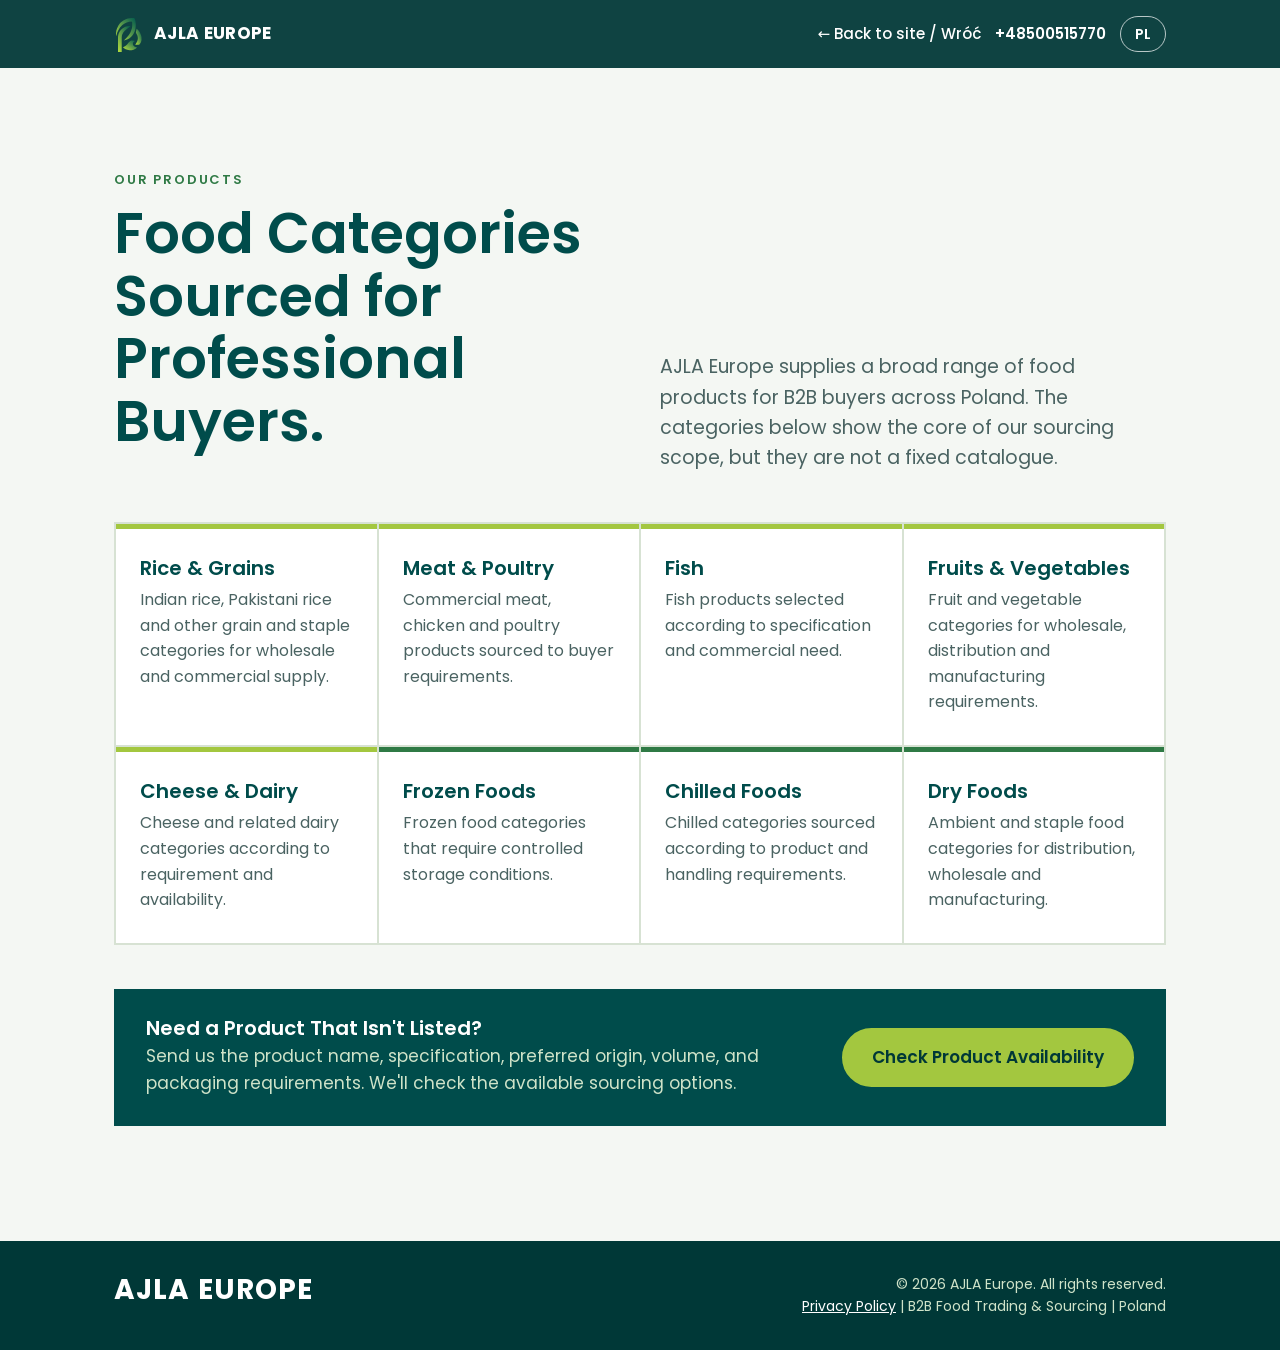
==== products.html @ 80364a38 "AJLA Europe website" ====
<!DOCTYPE html>
<html lang="en">
<head>
<meta charset="utf-8">
<meta name="viewport" content="width=device-width, initial-scale=1">
<title>Products | AJLA Europe</title>
<meta name="description" content="Food categories sourced for professional buyers across Poland: rice, meat, fish, fruit and vegetables, dairy, frozen, chilled and dry foods.">
<link rel="icon" href="favicon.svg" type="image/svg+xml">
<meta name="theme-color" content="#004C4B">
<link rel="canonical" href="https://www.ajlaeurope.com/products.html">
<link href="https://fonts.googleapis.com/css2?family=Poppins:wght@400;500;600;700&display=swap" rel="stylesheet">
<link rel="stylesheet" href="css/style.css">
</head>
<body>
<svg width="0" height="0" style="position:absolute" aria-hidden="true">
  <defs>
    <linearGradient id="ajla-gradient" x1="0%" y1="100%" x2="100%" y2="0%">
      <stop offset="0%" stop-color="#B5DF3D"/>
      <stop offset="50%" stop-color="#57984B"/>
      <stop offset="100%" stop-color="#00594D"/>
    </linearGradient>

    <symbol id="leaf" viewBox="0 0 380 460">
      <g fill="url(#ajla-gradient)">
        <path d="M263 33 L252 27 L223 27 L176 34 L151 42 L124 55 L88 81 L73 97 L56 121 L38 159 L30 187 L26 217 L26 235 L29 258 L40 215 L55 181 L78 146 L106 117 L129 100 L161 84 L192 75 L219 72 L225 74 L229 79 L231 91 L231 129 L227 156 L218 187 L206 214 L188 243 L162 275 L125 311 L165 300 L192 286 L215 268 L230 252 L248 226 L263 194 L271 166 L275 139 L276 108 L271 65 Z"/>
        <path d="M213 130 L186 130 L169 132 L144 139 L127 147 L107 160 L86 180 L72 199 L62 218 L55 239 L51 266 L51 458 L98 457 L98 270 L101 249 L107 231 L120 209 L137 189 L171 160 Z"/>
        <path d="M293 401 L280 398 L266 392 L254 384 L243 371 L239 360 L239 349 L241 342 L249 330 L264 320 L253 314 L239 311 L220 313 L203 321 L185 338 L169 359 L148 380 L127 393 L113 397 L127 410 L148 423 L169 431 L198 436 L224 435 L248 429 L273 417 Z"/>
        <path d="M287 165 L279 197 L278 215 L296 249 L301 269 L302 286 L300 302 L293 324 L270 366 L315 367 L326 361 L341 334 L347 314 L349 299 L348 269 L342 242 L328 211 L311 187 L291 167 Z"/>
      </g>
    </symbol>
  </defs>
</svg>
<header><div class="wrap bar">
  <a class="brand" href="index.html" aria-label="AJLA Europe home"><svg style="color:var(--lime)" aria-hidden="true"><use href="#leaf"/></svg> AJLA EUROPE</a>
  <nav aria-label="Main"><ul class="subnav">
    <li><a href="index.html">&larr; Back to site / Wróć</a></li>
    <li hidden><a class="hdr-phone" data-link="phone">[POLAND PHONE]</a></li>
    <li><button class="langbtn" data-lang type="button" aria-label="Przełącz na język polski">PL</button></li>
  </ul></nav>
</div></header>
<main>
<section class="supply pagehead">
  <div class="wrap">
    <div class="head">
      <div><span class="eyebrow">Our Products</span>
    <h1>Food Categories Sourced for Professional Buyers.</h1></div>
      <p class="lead">AJLA Europe supplies a broad range of food products for B2B buyers across Poland. The categories below show the core of our sourcing scope, but they are not a fixed catalogue.</p>
    </div>
    <div class="grid4">
      <div class="tile"><h3>Rice &amp; Grains</h3><p>Indian rice, Pakistani rice and other grain and staple categories for wholesale and commercial supply.</p></div>
      <div class="tile"><h3>Meat &amp; Poultry</h3><p>Commercial meat, chicken and poultry products sourced to buyer requirements.</p></div>
      <div class="tile"><h3>Fish</h3><p>Fish products selected according to specification and commercial need.</p></div>
      <div class="tile"><h3>Fruits &amp; Vegetables</h3><p>Fruit and vegetable categories for wholesale, distribution and manufacturing requirements.</p></div>
      <div class="tile"><h3>Cheese &amp; Dairy</h3><p>Cheese and related dairy categories according to requirement and availability.</p></div>
      <div class="tile frozen"><h3>Frozen Foods</h3><p>Frozen food categories that require controlled storage conditions.</p></div>
      <div class="tile chilled"><h3>Chilled Foods</h3><p>Chilled categories sourced according to product and handling requirements.</p></div>
      <div class="tile dry"><h3>Dry Foods</h3><p>Ambient and staple food categories for distribution, wholesale and manufacturing.</p></div>
    </div>
    <div class="cta-row">
      <div>
        <h3>Need a Product That Isn't Listed?</h3>
        <p>Send us the product name, specification, preferred origin, volume, and packaging requirements. We'll check the available sourcing options.</p>
      </div>
      <a class="btn" href="index.html#contact">Check Product Availability</a>
    </div>
  </div>
</section>
</main>
<footer>
  <div class="wrap">
    <div><strong class="foot-brand">[LEGAL COMPANY NAME]</strong></div>
    <div>&copy; <span id="yr">2026</span> <span>AJLA Europe. All rights reserved.</span><br><a href="privacy.html">Privacy Policy</a> | <span>B2B Food Trading &amp; Sourcing | Poland</span></div>
  </div>
</footer>
<script src="js/site.js"></script>
<script src="js/i18n.js"></script>
</body>
</html>
---- css/style.css ----
:root{
  --teal:#004C4B; --teal-deep:#003837; --lime:#A3C73F; --lime-bright:#B4D748;
  --paper:#F4F7F3; --white:#fff; --ink:#0F2B2A; --muted:#4A6362;
  --grad:linear-gradient(100deg,#004C4B 0%,#2F7A45 60%,#A3C73F 100%);
  --font:"Cygre","Poppins",system-ui,sans-serif;
  --pad:clamp(20px,5vw,72px);
}
*{box-sizing:border-box;margin:0}
html{scroll-behavior:smooth;scroll-padding-top:72px}
body{font-family:var(--font);color:var(--ink);background:var(--white);line-height:1.6;font-size:17px;overflow-x:hidden}
a{color:inherit}
:focus-visible{outline:3px solid var(--lime);outline-offset:3px}
.wrap{width:100%;max-width:1180px;margin:0 auto;padding:0 var(--pad)}
section{padding:clamp(64px,9vw,120px) 0}
h1,h2,h3{line-height:1.12;font-weight:600;color:var(--teal)}
h2{font-size:clamp(30px,4.2vw,50px);max-width:18ch;margin-bottom:20px}
h3{font-size:20px;margin-bottom:8px}
.lead{font-size:19px;color:var(--muted);max-width:60ch}
.btn{display:inline-block;padding:14px 28px;border-radius:999px;background:var(--lime);color:var(--teal-deep);font-weight:600;text-decoration:none;border:2px solid var(--lime);transition:background .2s}
.btn:hover{background:var(--lime-bright)}
.btn.ghost{background:transparent;color:#fff;border-color:rgba(255,255,255,.7)}
.btn.ghost:hover{background:rgba(255,255,255,.12)}
.btn.dark{background:var(--teal);color:#fff;border-color:var(--teal)}
.btn.dark:hover{background:var(--teal-deep)}

/* header */
header{position:fixed;inset:0 0 auto 0;z-index:20;background:rgba(0,56,55,.94);backdrop-filter:blur(8px)}
.bar{display:flex;align-items:center;justify-content:space-between;height:68px;gap:20px}
.brand{display:flex;align-items:center;gap:10px;text-decoration:none;color:#fff;font-weight:700;letter-spacing:.02em;flex-shrink:0}
.brand svg{width:30px;height:38px}
nav{min-width:0}
nav ul{display:flex;gap:30px;list-style:none;padding:0;align-items:center}
nav li{flex-shrink:0}
nav a{text-decoration:none;color:#fff;font-weight:500;font-size:15px}
nav a:hover{color:var(--lime)}
nav .btn{padding:9px 20px;font-size:15px;color:var(--teal-deep)}
nav .btn:hover{color:var(--teal-deep)}
.menu{display:none;background:none;border:0;color:#fff;font:inherit;font-weight:600;cursor:pointer;padding:8px}

/* hero */
.hero{position:relative;min-height:100vh;min-height:100svh;display:flex;align-items:center;color:#fff;background:var(--grad);overflow:hidden;padding-top:96px}
.hero::before{content:"";position:absolute;inset:0;background:linear-gradient(90deg,rgba(0,56,55,.55),rgba(0,56,55,0) 70%)}
.hero .leaf{position:absolute;right:-6%;bottom:-18%;width:min(62vw,760px);opacity:.14;pointer-events:none}
.hero .wrap{position:relative;width:100%}
.hero h1{color:#fff;font-size:clamp(40px,7vw,84px);max-width:13ch;margin-bottom:24px;font-weight:700}
.hero p{font-size:clamp(18px,2vw,22px);max-width:52ch;margin-bottom:34px;color:#EAF3E6}
.actions{display:flex;flex-wrap:wrap;gap:14px}
.hero .actions .btn:not(.ghost){color:var(--teal-deep)}

/* supply */
.supply{background:var(--paper)}
.head{display:grid;grid-template-columns:minmax(0,1fr) minmax(0,1fr);gap:40px;align-items:end;margin-bottom:48px}
.head h2{margin-bottom:0}
.grid4{display:grid;grid-template-columns:repeat(4,minmax(0,1fr));gap:2px;background:#D7E2D3;border:2px solid #D7E2D3}
.tile{background:var(--white);padding:28px 24px 30px;border-top:5px solid var(--lime);min-height:190px;min-width:0}
.tile p{color:var(--muted);font-size:16px}
.tile.frozen{border-top-color:#2F7A45}
.tile.chilled{border-top-color:#2F7A45}
.tile.dry{border-top-color:#2F7A45}
.cta-row{display:flex;flex-wrap:wrap;align-items:center;justify-content:space-between;gap:20px;margin-top:44px;padding:28px 32px;background:var(--teal);color:#fff}
.cta-row h3{color:#fff;margin:0 0 4px}
.cta-row p{color:#CFE3C9;max-width:56ch}

/* who */
.who-list{display:grid;grid-template-columns:repeat(2,minmax(0,1fr));gap:0 56px;margin-top:40px}
.who-list div{padding:24px 0;border-top:2px solid var(--teal);min-width:0}
.who-list p{color:var(--muted)}

/* why */
.why{background:var(--teal);color:#fff;position:relative;overflow:hidden}
.why h2,.why h3{color:#fff}
.why h3{color:var(--lime)}
.why .lead{color:#CFE3C9}
.why-grid{display:grid;grid-template-columns:repeat(4,minmax(0,1fr));gap:36px;margin-top:48px}
.why-grid div{border-left:3px solid var(--lime);padding-left:18px;min-width:0}
.why-grid p{color:#DCEAD7;font-size:16px}

/* how */
.steps{display:grid;grid-template-columns:repeat(3,minmax(0,1fr));gap:0;margin-top:44px;counter-reset:s}
.step{position:relative;padding:0 32px 0 0;min-width:0}
.step::before{counter-increment:s;content:counter(s,decimal-leading-zero);display:grid;place-items:center;width:52px;height:52px;border-radius:50%;background:var(--lime);color:var(--teal-deep);font-weight:700;font-size:22px;margin-bottom:18px}
.step::after{content:"";position:absolute;top:26px;left:64px;right:12px;height:2px;background:var(--lime)}
.step:last-child::after{display:none}
.step p{color:var(--muted)}
.how .btn{margin-top:44px}

/* about */
.about{background:var(--paper)}
.about-grid{display:grid;grid-template-columns:minmax(0,1.1fr) minmax(0,1fr);gap:64px}
.about-grid p{color:var(--muted);margin-bottom:16px;max-width:58ch}
.expect div{padding:18px 0;border-bottom:1px solid #C9D8C6}
.expect div:first-child{border-top:1px solid #C9D8C6}
.expect p{margin:0}

/* contact */
.contact{background:var(--grad);color:#fff}
.contact h2{color:#fff}
.contact-grid{display:grid;grid-template-columns:minmax(0,1fr) minmax(0,1.3fr);gap:56px}
.contact .lead{color:#EAF3E6;margin-bottom:32px}
address{font-style:normal;line-height:1.8}
address strong{display:block;font-size:18px}
.legal{margin-top:14px;font-size:14px;color:#DCEAD7}
form{background:var(--white);color:var(--ink);padding:clamp(22px,3vw,38px);display:grid;grid-template-columns:repeat(2,minmax(0,1fr));gap:16px;min-width:0}
.full{grid-column:1/-1}
label{display:block;font-size:14px;font-weight:500;color:var(--teal);margin-bottom:5px}
input,select,textarea{width:100%;min-width:0;font:inherit;font-size:16px;padding:11px 12px;border:1.5px solid #9DB5B0;border-radius:6px;background:#fff;color:var(--ink)}
input:focus,select:focus,textarea:focus{outline:3px solid var(--lime);border-color:var(--teal)}
textarea{min-height:110px;resize:vertical}
form .btn{border:0;cursor:pointer;font:inherit;font-weight:600;justify-self:start;background:var(--teal);color:#fff;padding:14px 32px}
form .btn:hover{background:var(--teal-deep)}
#status{font-size:15px;color:var(--teal);align-self:center}

/* footer — original design preserved */
footer{background:var(--teal-deep);color:#CFE3C9;padding:32px 0;font-size:14px}
footer .wrap{display:flex;flex-wrap:wrap;justify-content:space-between;gap:12px}

/* tablet */
@media(max-width:960px){
  .grid4,.why-grid{grid-template-columns:repeat(2,minmax(0,1fr))}
  .head,.about-grid,.contact-grid{grid-template-columns:minmax(0,1fr);gap:28px}
  .steps{grid-template-columns:minmax(0,1fr);gap:28px}
  .step::after{display:none}
  .about-grid{gap:32px}
  .contact-grid{gap:32px}
  .grid3{grid-template-columns:repeat(2,minmax(0,1fr))}
}

/* mobile */
@media(max-width:720px){
  :root{--pad:22px}
  html{scroll-padding-top:68px}
  .menu{display:block;flex-shrink:0}
  .bar{height:68px;gap:12px}
  .brand{gap:8px}
  .brand svg{width:26px;height:34px}
  nav{margin-left:auto}
  nav ul{display:none;position:absolute;top:68px;left:0;right:0;flex-direction:column;align-items:flex-start;gap:0;background:var(--teal-deep);padding:8px var(--pad) 20px;max-height:calc(100svh - 68px);overflow-y:auto}
  nav ul.open{display:flex}
  nav li{width:100%;padding:12px 0;border-bottom:1px solid rgba(255,255,255,.12)}
  nav li:last-child{border-bottom:0}
  nav .btn{margin-top:6px}
  section{padding:64px 0}
  .hero{min-height:100svh;padding-top:100px;padding-bottom:56px}
  .hero h1{font-size:clamp(38px,8.5vw,56px);max-width:13ch;margin-bottom:20px}
  .hero p{font-size:18px;margin-bottom:28px}
  .hero .leaf{width:85%;right:-20%;bottom:-8%;opacity:.10}
  .actions{gap:12px}
  h2{font-size:clamp(30px,7.5vw,42px)}
  h3{font-size:19px}
  .lead{font-size:17px}
  .head{gap:18px;margin-bottom:32px}
  .grid4,.why-grid,.who-list,.grid3{grid-template-columns:minmax(0,1fr)}
  .tile{min-height:0;padding:24px 22px}
  .cta-row{flex-direction:column;align-items:flex-start;padding:24px 22px;margin-top:32px}
  .who-list{gap:0;margin-top:28px}
  .who-list div{padding:20px 0}
  .why-grid{gap:28px;margin-top:36px}
  .steps{gap:30px;margin-top:36px}
  .step{padding-right:0}
  .step::before{width:48px;height:48px;font-size:20px}
  .how .btn{margin-top:32px}
  .about-grid,.contact-grid{gap:28px}
  form{grid-template-columns:minmax(0,1fr);padding:24px 20px;gap:16px}
  .full{grid-column:1/-1}
  form .btn{justify-self:stretch}
  .pagehead{padding-top:112px}
  .pagehead h1{font-size:clamp(32px,8vw,46px)}
  .doc{padding:108px var(--pad) 64px}
  .doc h1{font-size:clamp(32px,8vw,44px)}
  .doc h2{font-size:21px}
  .subnav{flex-wrap:wrap;gap:12px!important}
  footer .wrap>div:last-child{text-align:left}
}

/* small mobile */
@media(max-width:380px){
  :root{--pad:18px}
  .hero h1{font-size:36px}
  .hero p{font-size:17px}
  .btn{padding:12px 20px}
  .tile{padding:22px 18px}
  form{padding:20px 16px}
}

/* reduced motion */
@media(prefers-reduced-motion:reduce){
  html{scroll-behavior:auto}
  *{transition:none!important}
}

/* language button */
.langbtn{background:none;border:1.5px solid rgba(255,255,255,.7);color:#fff;border-radius:999px;padding:6px 14px;font:inherit;font-size:14px;font-weight:600;cursor:pointer}
.langbtn:hover{border-color:var(--lime);color:var(--lime)}

/* consent */
.consent-wrap{margin-top:-4px}
label.consent{display:flex;gap:10px;align-items:flex-start;font-weight:400;font-size:14px;color:var(--ink);line-height:1.45}
.consent input{width:20px;height:20px;margin-top:2px;flex:none;accent-color:var(--teal)}
.consent a{color:var(--teal);text-decoration:underline}
.hp{position:absolute;left:-9999px;width:1px;height:1px;overflow:hidden}

/* documents */
footer a{color:#fff}
.doc{width:100%;max-width:760px;margin:0 auto;padding:120px var(--pad) 80px}
.doc h1{font-size:clamp(32px,5vw,48px);margin-bottom:6px}
.doc h2{font-size:22px;max-width:none;margin:32px 0 8px}
.doc p,.doc li{color:var(--muted);margin-bottom:10px}
.doc ul{padding-left:22px}
.doc [data-l]{display:none}
html[lang=en] .doc [data-l=en],html[lang=pl] .doc [data-l=pl]{display:block}

/* additional elements */
.eyebrow{display:block;font-size:13px;font-weight:600;letter-spacing:.14em;text-transform:uppercase;color:#2F7A45;margin-bottom:12px}
.why .eyebrow,.contact .eyebrow{color:var(--lime)}
.contact .eyebrow{color:#fff;opacity:.9}
.grid3{display:grid;grid-template-columns:repeat(3,minmax(0,1fr));gap:2px;background:#D7E2D3;border:2px solid #D7E2D3}
.pagehead{padding-top:clamp(120px,14vw,170px)}
.pagehead h1{font-size:clamp(32px,5vw,56px);max-width:20ch;margin-bottom:20px}
.hdr-phone{display:inline-flex;align-items:center;gap:8px;color:#fff;font-weight:600;font-size:15px;text-decoration:none;white-space:nowrap}
.hdr-phone svg{width:18px;height:18px;flex:none;fill:none;stroke:currentColor}
.hdr-phone:hover{color:var(--lime)}.subnav{display:flex!important;gap:14px!important;position:static!important;flex-direction:row!important;padding:0!important;background:none!important}
.subnav li{border:0!important;width:auto!important;padding:0!important}
footer strong{color:#fff}
footer .foot-brand{display:block;font-size:1.75rem;font-weight:700;letter-spacing:.04em;line-height:1.2}
@media(max-width:720px){
  footer .foot-brand{font-size:1.5rem}
}
footer .wrap>div:last-child{text-align:right}
.about .btn{margin-top:16px}

.brand {
  display: inline-flex;
  align-items: center;
  gap: 10px;
}

.brand-logo {
  width: 42px;
  height: 42px;
  display: block;
  flex-shrink: 0;
}
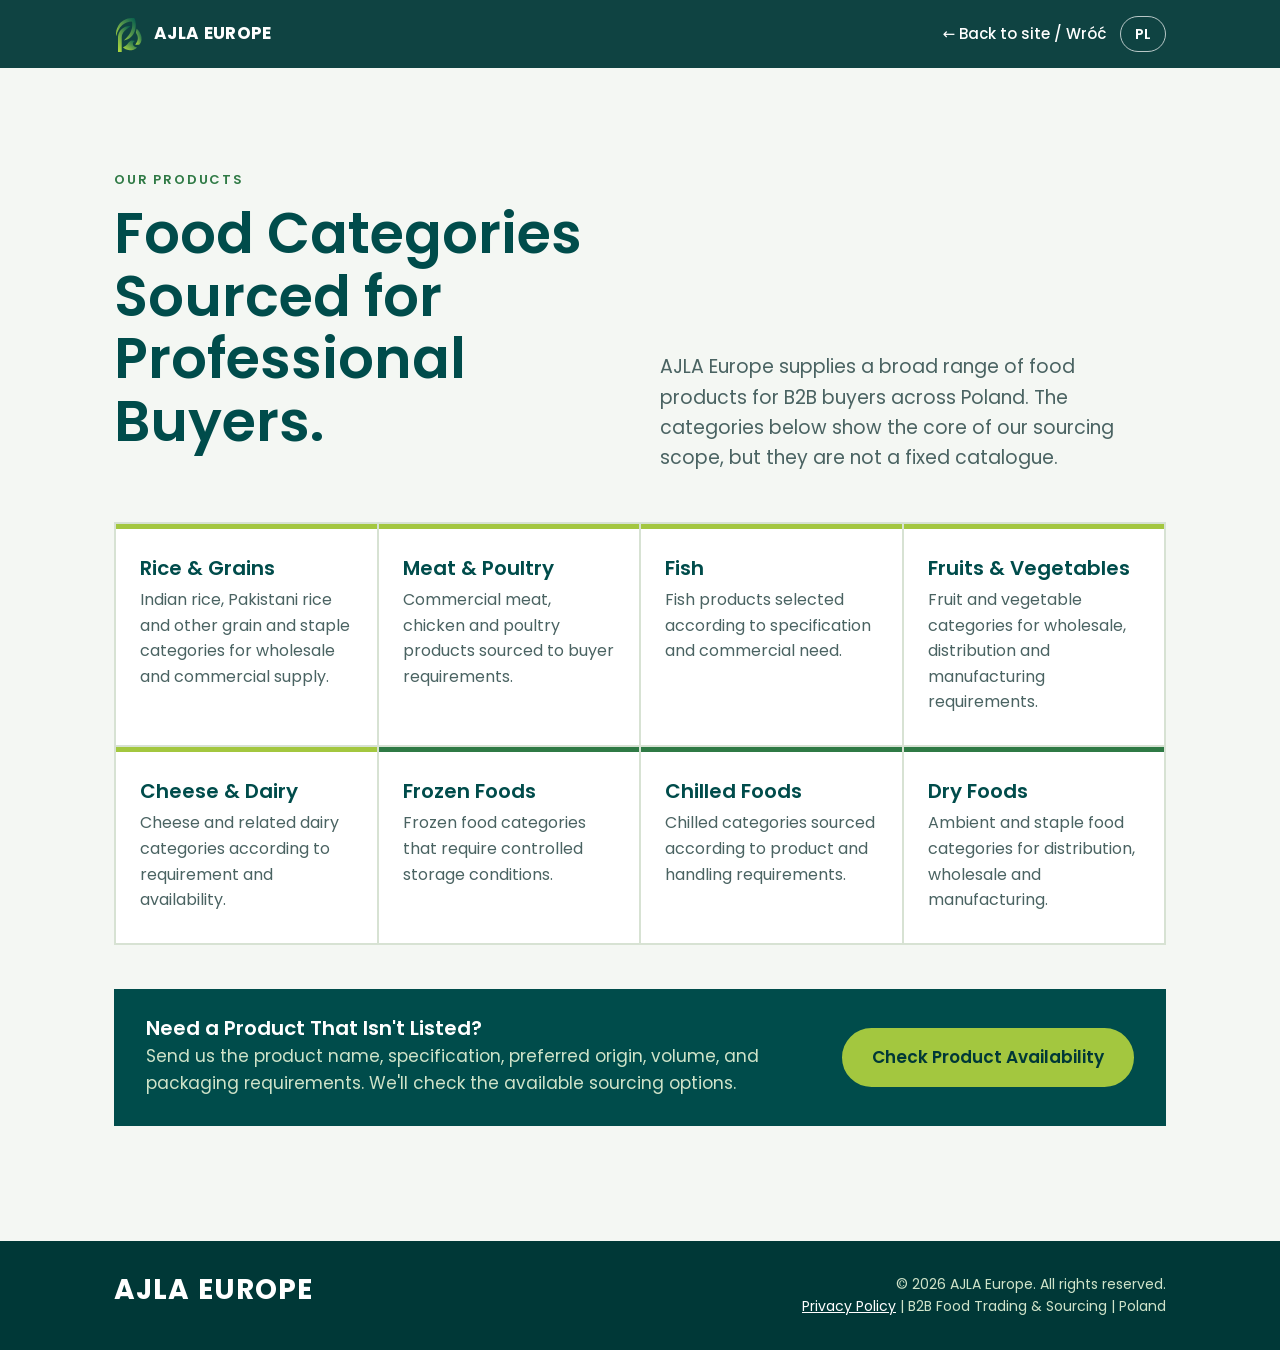
==== commit b5c09554: "Update products page header" ====
--- a/products.html
+++ b/products.html
@@ -34,7 +34,6 @@
   <a class="brand" href="index.html" aria-label="AJLA Europe home"><svg style="color:var(--lime)" aria-hidden="true"><use href="#leaf"/></svg> AJLA EUROPE</a>
   <nav aria-label="Main"><ul class="subnav">
     <li><a href="index.html">&larr; Back to site / Wróć</a></li>
-    <li hidden><a class="hdr-phone" data-link="phone">[POLAND PHONE]</a></li>
     <li><button class="langbtn" data-lang type="button" aria-label="Przełącz na język polski">PL</button></li>
   </ul></nav>
 </div></header>
